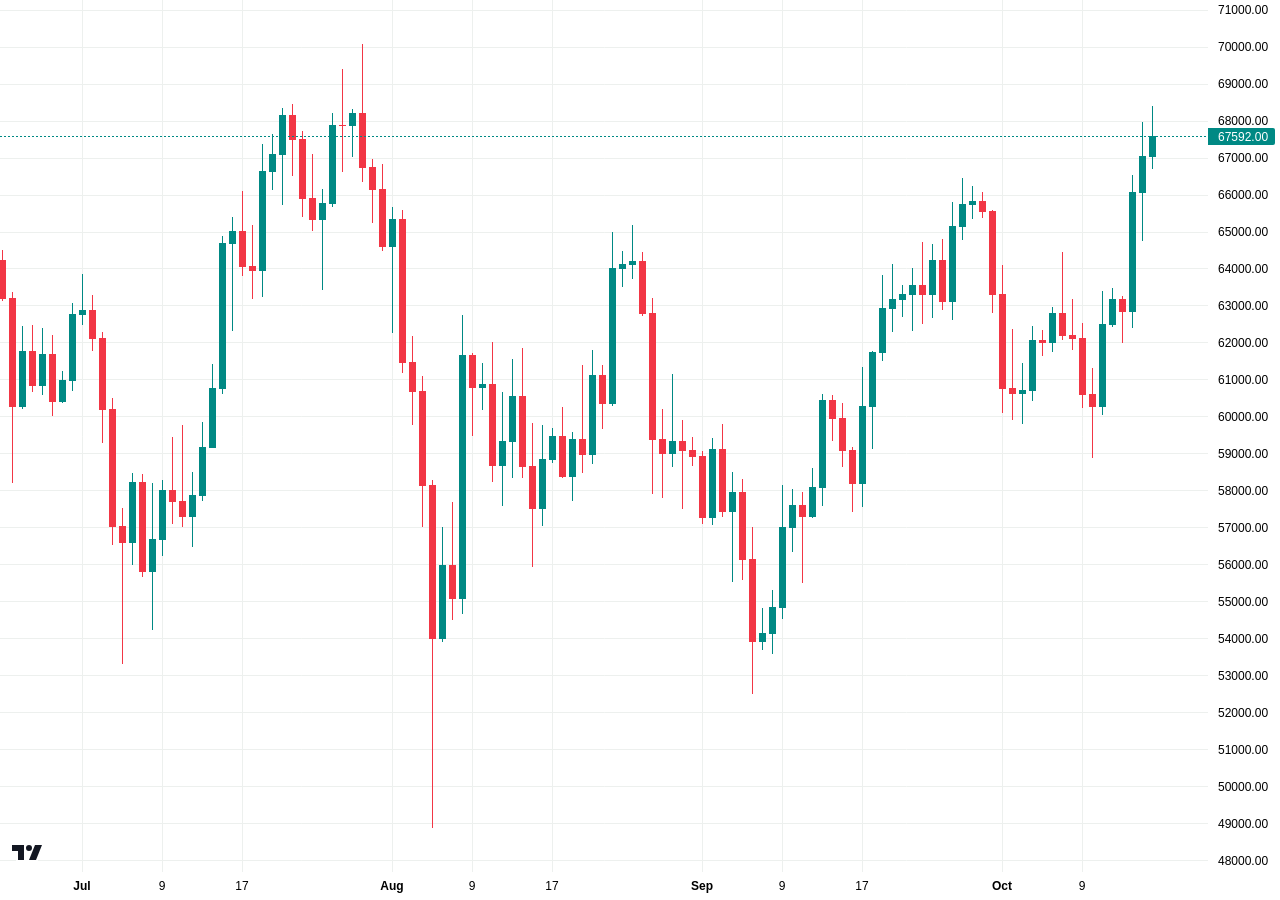
==== lightweight-charts-example-1/index.html @ c3684946 "Add Lightweight Charts examples" ====
<!DOCTYPE html>
<html lang="ru">
  <head>
    <title>CHART #1</title>
    <meta charset="UTF-8" />
    <meta name="viewport" content="width=device-width, initial-scale=1" />
    <link rel="stylesheet" href="main.css" />
  </head>
  <body>
    <div id="chart-panel"></div>
    <script src="lightweight-charts.js"></script>
    <script type="module" src="main.js"></script>
  </body>
</html>
---- lightweight-charts-example-1/main.css ----
body {
  width: 100vw;
  height: 100vh;
  margin: 0;
}

#chart-panel {
  width: 100%;
  height: 100%;

  cursor: crosshair;
}
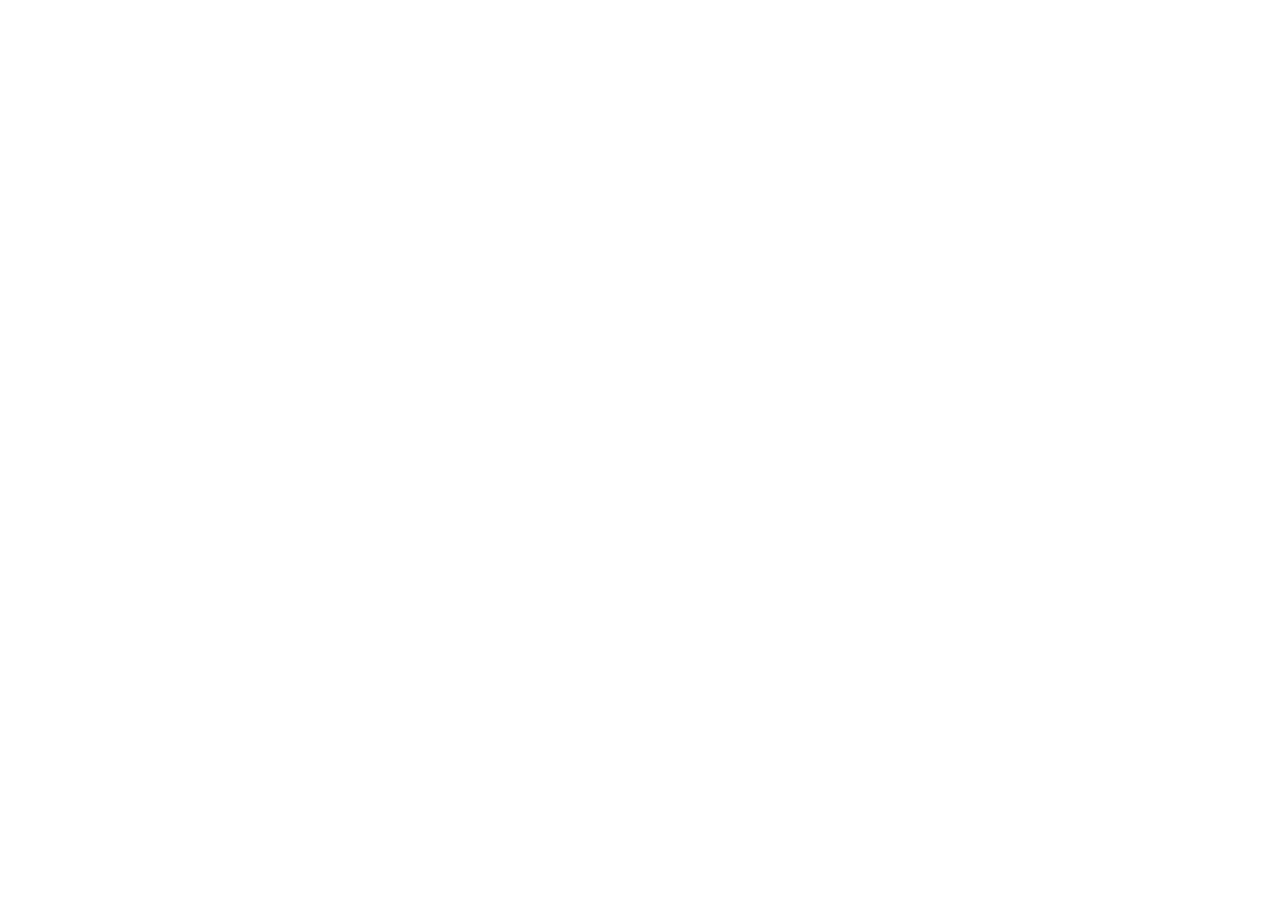
==== commit ad1be8ef: "Switch to CDN for lightweight-charts library" ====
--- a/lightweight-charts-example-1/index.html
+++ b/lightweight-charts-example-1/index.html
@@ -8,7 +8,7 @@
   </head>
   <body>
     <div id="chart-panel"></div>
-    <script src="lightweight-charts.js"></script>
+    <script src="https://unpkg.com/lightweight-charts@4.0.0/dist/lightweight-charts.standalone.production.js"></script>
     <script type="module" src="main.js"></script>
   </body>
 </html>
